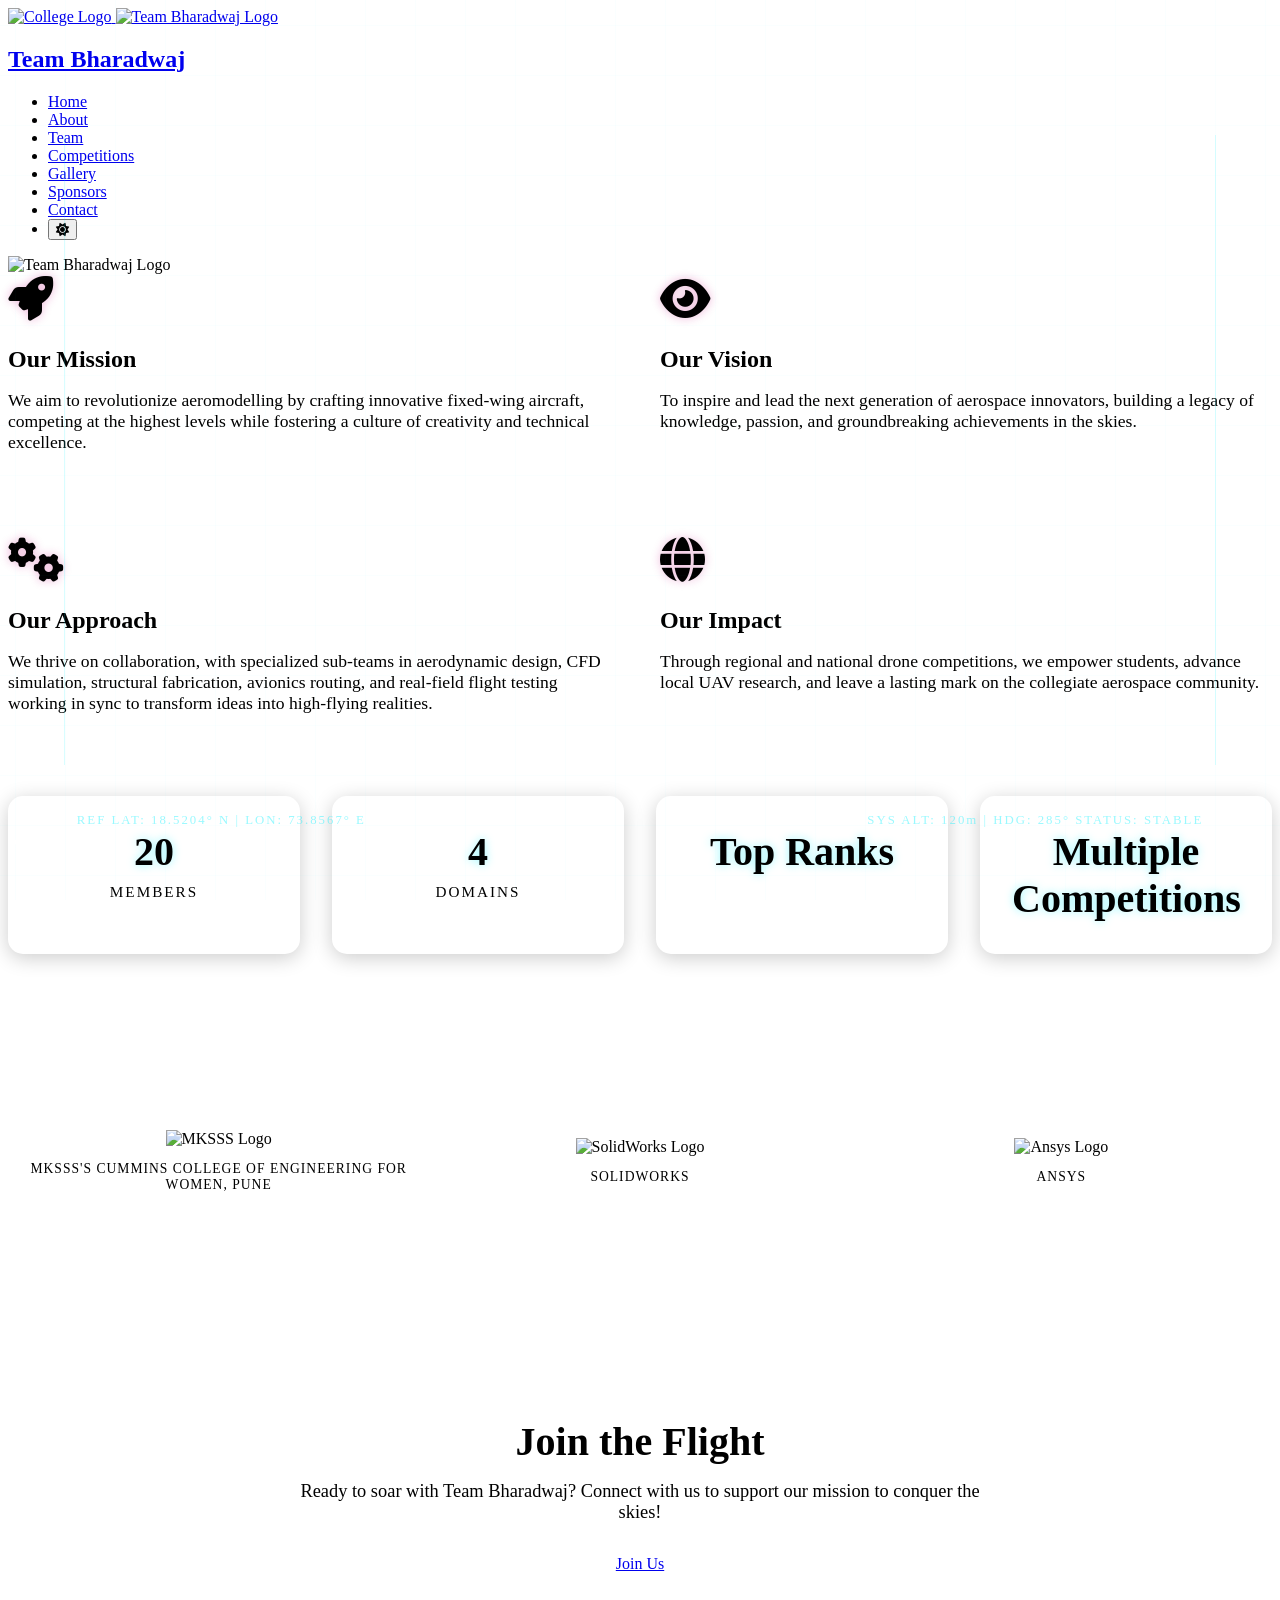
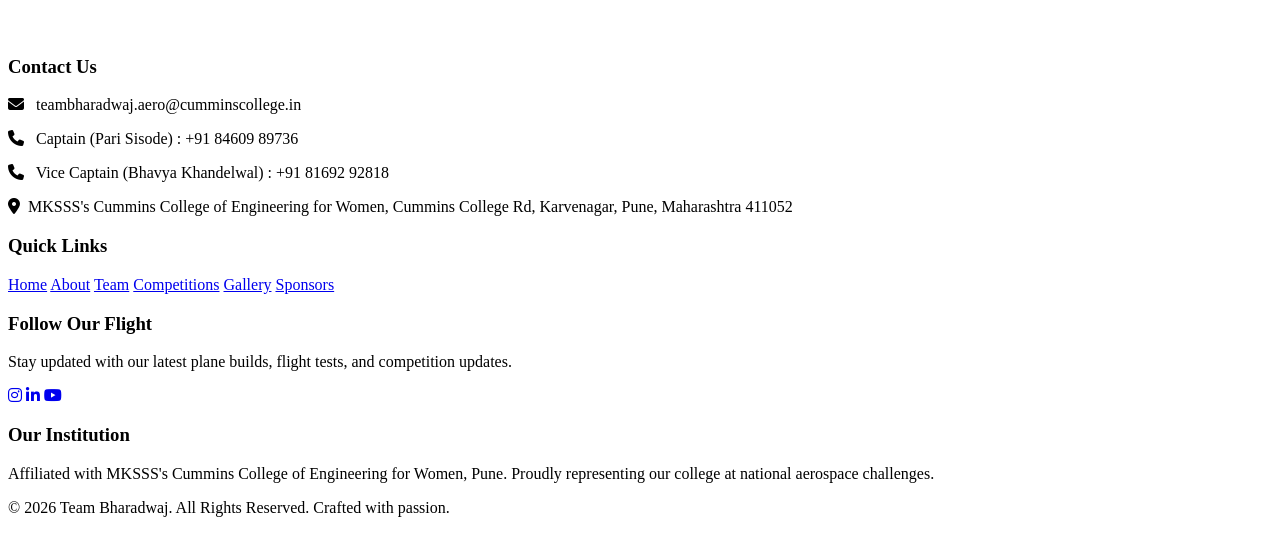
==== index.html @ bbcaee81 "feat: create site shell and navigation" ====
<!DOCTYPE html>
<html lang="en">
<head>
    <script>
        if (localStorage.getItem('theme') === 'light') {
            document.documentElement.classList.add('light-mode');
            document.body.classList.add('light-mode');
        }
    </script>
    <meta charset="UTF-8">
    <meta name="viewport" content="width=device-width, initial-scale=1.0">
    <title>Team Bharadwaj - Official Aeromodelling Team</title>
    
    <!-- Fonts -->
    <link href="https://fonts.googleapis.com/css2?family=Orbitron:wght@400;700&family=Roboto:wght@300;400;700&display=swap" rel="stylesheet">
    
    <!-- Font Awesome -->
    <link rel="stylesheet" href="https://cdnjs.cloudflare.com/ajax/libs/font-awesome/6.5.0/css/all.min.css" integrity="sha512-Avb2QiuDEEvB4bZJYdft2mNjVShBftLdPG8FJ0V7irTLQ8Uo0qcPxh4Plq7G5tGm0rU+1SPhVotteLpBERwTkw==" crossorigin="anonymous" referrerpolicy="no-referrer" />
    
    <!-- Custom Stylesheet -->
    <link rel="stylesheet" href="css/style.css?v=1.2">
    
    <style>
        /* Specific page HUD and plane animations */
        .hero-hud {
            position: absolute;
            top: 0; left: 0; width: 100%; height: 100%;
            pointer-events: none;
            z-index: 1;
            font-family: var(--font-heading);
            color: rgba(0, 240, 255, 0.4);
            font-size: 0.8rem;
            letter-spacing: 2px;
        }
        .hud-line {
            position: absolute;
            background: rgba(0, 240, 255, 0.15);
        }
        .hud-line.vertical-left { top: 15%; left: 5%; width: 1px; height: 70%; }
        .hud-line.vertical-right { top: 15%; right: 5%; width: 1px; height: 70%; }
        .hud-coordinates { position: absolute; bottom: 8%; left: 6%; }
        .hud-altitude { position: absolute; bottom: 8%; right: 6%; text-align: right; }
        
        .hero-grid {
            position: absolute;
            top: 0; left: 0; width: 100%; height: 100%;
            background-image: 
                linear-gradient(rgba(0, 240, 255, 0.03) 1px, transparent 1px),
                linear-gradient(90deg, rgba(0, 240, 255, 0.03) 1px, transparent 1px);
            background-size: 50px 50px;
            background-position: center;
            opacity: 0.6;
            z-index: 0;
        }

        .plane-flight-container {
            position: absolute;
            width: 100%;
            height: 100%;
            overflow: hidden;
            top: 0; left: 0;
            z-index: 2;
            pointer-events: none;
        }

        .svg-plane {
            position: absolute;
            width: 80px;
            height: 80px;
            fill: var(--accent-magenta-glow);
            filter: drop-shadow(0 0 10px var(--accent-magenta));
            transform-origin: center;
            opacity: 0;
            animation: flightPath 12s cubic-bezier(0.25, 1, 0.5, 1) infinite;
        }

        @keyframes flightPath {
            0% {
                left: -100px;
                top: 40%;
                transform: rotate(15deg) scale(0.6);
                opacity: 0;
            }
            10% {
                opacity: 1;
            }
            45% {
                left: 50%;
                top: 20%;
                transform: rotate(-10deg) scale(0.95);
                opacity: 1;
            }
            55% {
                left: 60%;
                top: 22%;
                transform: rotate(5deg) scale(1);
                opacity: 1;
            }
            90% {
                opacity: 1;
            }
            100% {
                left: 110%;
                top: 30%;
                transform: rotate(20deg) scale(0.8);
                opacity: 0;
            }
        }

        /* Stats Grid */
        .stats-bar {
            display: grid;
            grid-template-columns: repeat(auto-fit, minmax(200px, 1fr));
            gap: 2rem;
            margin: 4rem 0;
        }
        .stats-item {
            background: var(--bg-glass);
            border: 1px solid var(--border-glass);
            border-radius: 15px;
            padding: 2rem;
            text-align: center;
            font-family: var(--font-heading);
            font-size: 2.5rem;
            font-weight: 700;
            color: var(--accent-cyan-glow);
            text-shadow: 0 0 10px rgba(0, 240, 255, 0.4);
            box-shadow: 0 4px 20px rgba(0, 0, 0, 0.2);
            transition: all 0.3s ease;
        }
        .stats-item:hover {
            border-color: var(--border-glow);
            transform: translateY(-5px);
            box-shadow: 0 8px 30px rgba(199, 21, 133, 0.2);
        }
        .stats-item span {
            display: block;
            font-size: 0.95rem;
            font-weight: 400;
            color: var(--text-secondary);
            margin-top: 0.5rem;
            text-transform: uppercase;
            letter-spacing: 2px;
            text-shadow: none;
        }

        /* Mission / Approach Layout */
        .mission-vision-wrapper {
            display: grid;
            grid-template-columns: 1fr 1fr;
            gap: 2.5rem;
            margin-bottom: 4rem;
        }
        .section-icon {
            font-size: 2.8rem;
            color: var(--accent-magenta-glow);
            margin-bottom: 1.2rem;
            text-shadow: 0 0 10px rgba(199, 21, 133, 0.3);
        }

        /* Auto scrolling sponsors styling */
        .carousel-sponsors {
            overflow: hidden;
            padding: 2rem 0;
            position: relative;
            background: rgba(255, 255, 255, 0.02);
            border-radius: 16px;
            border: 1px solid var(--border-glass);
            margin-bottom: 5rem;
        }
        .carousel-sponsors-inner {
            display: flex;
            width: 200%;
            animation: marquee 25s linear infinite;
        }
        .carousel-sponsors-inner:hover {
            animation-play-state: paused;
        }
        .sponsor-logo-box {
            width: 16.66%;
            display: flex;
            flex-direction: column;
            align-items: center;
            justify-content: center;
            gap: 0.8rem;
            padding: 1rem;
        }
        .sponsor-logo-box i {
            font-size: 3rem;
            color: var(--text-secondary);
            opacity: 0.6;
            transition: all 0.3s ease;
        }
        .sponsor-logo-box:hover i {
            color: var(--accent-cyan);
            opacity: 1;
            transform: scale(1.1);
            filter: drop-shadow(0 0 8px rgba(0, 240, 255, 0.5));
        }
        .sponsor-logo-box span {
            font-family: var(--font-heading);
            font-size: 0.85rem;
            text-transform: uppercase;
            letter-spacing: 1px;
            color: var(--text-muted);
        }
        @keyframes marquee {
            0% { transform: translateX(0); }
            100% { transform: translateX(-50%); }
        }

        @media(max-width:768px) {
            .mission-vision-wrapper { grid-template-columns: 1fr; }
            .carousel-sponsors-inner { width: 400%; }
            .sponsor-logo-box { width: 25%; }
            @keyframes marquee {
                0% { transform: translateX(0); }
                100% { transform: translateX(-50%); }
            }
        }
    </style>
</head>
<body>
<div id="navbar-container"></div>

<!-- Hero Section -->
<section class="hero">
    <div class="hero-grid"></div>
    <div class="hero-hud">
        <div class="hud-line vertical-left"></div>
        <div class="hud-line vertical-right"></div>
        <div class="hud-coordinates">REF LAT: 18.5204° N | LON: 73.8567° E</div>
        <div class="hud-altitude">SYS ALT: 120m | HDG: 285° STATUS: STABLE</div>
    </div>
    
    <div class="plane-flight-container">
        <!-- SVG Airplane icon drifting across screen -->
        <svg class="svg-plane" viewBox="0 0 24 24">
            <path d="M21 16v-2l-8-5V3.5c0-.83-.67-1.5-1.5-1.5S10 2.67 10 3.5V9l-8 5v2l8-2.5V19l-2 1.5V22l3.5-1 3.5 1v-1.5L13 19v-5.5l8 2.5z"/>
        </svg>
    </div>

    <div class="hero-logo-container">
        <img src="images/logo_blue.png" alt="Team Bharadwaj Logo" class="hero-logo">
    </div>
    
    <a href="#main-content" style="position: absolute; bottom: 5%; color: white; text-decoration: none; font-size: 1.5rem; animation: float 2s infinite; z-index: 5;" aria-label="Scroll Down">
        <i class="fas fa-chevron-down"></i>
    </a>
</section>

<!-- Main Content -->
<div class="content" id="main-content">
    
    <!-- Mission & Vision -->
    <div class="mission-vision-wrapper">
        <div class="glass-card">
            <div class="section-icon"><i class="fas fa-rocket"></i></div>
            <h2 class="glow-text" style="color: var(--accent-magenta-glow); margin-bottom: 1rem;">Our Mission</h2>
            <p style="color: var(--text-secondary); font-size: 1.1rem;">We aim to revolutionize aeromodelling by crafting innovative fixed-wing aircraft, competing at the highest levels while fostering a culture of creativity and technical excellence.</p>
        </div>
        <div class="glass-card">
            <div class="section-icon"><i class="fas fa-eye"></i></div>
            <h2 class="glow-text" style="color: var(--accent-magenta-glow); margin-bottom: 1rem;">Our Vision</h2>
            <p style="color: var(--text-secondary); font-size: 1.1rem;">To inspire and lead the next generation of aerospace innovators, building a legacy of knowledge, passion, and groundbreaking achievements in the skies.</p>
        </div>
    </div>

    <!-- Our Approach & Impact -->
    <div class="mission-vision-wrapper">
        <div class="glass-card">
            <div class="section-icon"><i class="fas fa-cogs"></i></div>
            <h2 class="glow-text" style="color: var(--accent-cyan); margin-bottom: 1rem;">Our Approach</h2>
            <p style="color: var(--text-secondary); font-size: 1.1rem;">We thrive on collaboration, with specialized sub-teams in aerodynamic design, CFD simulation, structural fabrication, avionics routing, and real-field flight testing working in sync to transform ideas into high-flying realities.</p>
        </div>
        <div class="glass-card">
            <div class="section-icon"><i class="fas fa-globe"></i></div>
            <h2 class="glow-text" style="color: var(--accent-cyan); margin-bottom: 1rem;">Our Impact</h2>
            <p style="color: var(--text-secondary); font-size: 1.1rem;">Through regional and national drone competitions, we empower students, advance local UAV research, and leave a lasting mark on the collegiate aerospace community.</p>
        </div>
    </div>

    <!-- Stats Bar -->
    <div class="stats-bar">
        <div class="stats-item">20<span>Members</span></div>
        <div class="stats-item">4<span>Domains</span></div>
        <div class="stats-item">Top Ranks</div>
        <div class="stats-item">Multiple Competitions</div>
    </div>

    <!-- Sponsors Marquee (Autoplay Carousel) -->
    <div style="margin-bottom: 1.5rem; text-align: center;">
        <h2 class="glow-text" style="font-size: 2.2rem; color: white; margin-bottom: 1.5rem;">Our Sponsors</h2>
        <div class="carousel-sponsors">
            <div class="carousel-sponsors-inner">
                <div class="sponsor-logo-box"><img src="images/college_logo.png" alt="MKSSS Logo"><span>MKSSS's Cummins College of Engineering for Women, Pune</span></div>
                <div class="sponsor-logo-box"><img src="images/solidworks_logo.png" alt="SolidWorks Logo"><span>SolidWorks</span></div>
                <div class="sponsor-logo-box"><img src="images/ansys_logo.png" alt="Ansys Logo"><span>Ansys</span></div>
                
                <!-- Repeat for loop smoothness -->
                <div class="sponsor-logo-box"><img src="images/college_logo.png" alt="MKSSS Logo"><span>MKSSS's Cummins College of Engineering for Women, Pune</span></div>
                <div class="sponsor-logo-box"><img src="images/solidworks_logo.png" alt="SolidWorks Logo"><span>SolidWorks</span></div>
                <div class="sponsor-logo-box"><img src="images/ansys_logo.png" alt="Ansys Logo"><span>Ansys</span></div>
            </div>
        </div>
    </div>

    <!-- Call to Action -->
    <div class="glass-card" style="text-align: center; padding: 4rem 2rem;">
        <h2 class="glow-text" style="font-size: 2.5rem; color: var(--accent-magenta-glow); margin-bottom: 1rem;">Join the Flight</h2>
        <p style="max-width: 700px; margin: 0 auto 2rem auto; color: var(--text-secondary); font-size: 1.15rem;">Ready to soar with Team Bharadwaj? Connect with us to support our mission to conquer the skies!</p>
        <a href="#join-us" class="btn-primary cta-button">Join Us</a>
    </div>
</div>

<div id="footer-container"></div>


<script>
    fetch('footer.html?v=1.2')
            .then(response => response.text())
            .then(data => {
                document.getElementById('footer-container').innerHTML = data;
            });
</script>

<script>
    fetch('navbar.html?v=1.2')
            .then(response => response.text())
            .then(data => {
                document.getElementById('navbar-container').innerHTML = data;
            });
</script>
<!-- Shared JavaScript -->
<script src="js/main.js?v=1.2"></script>
</body>
</html>
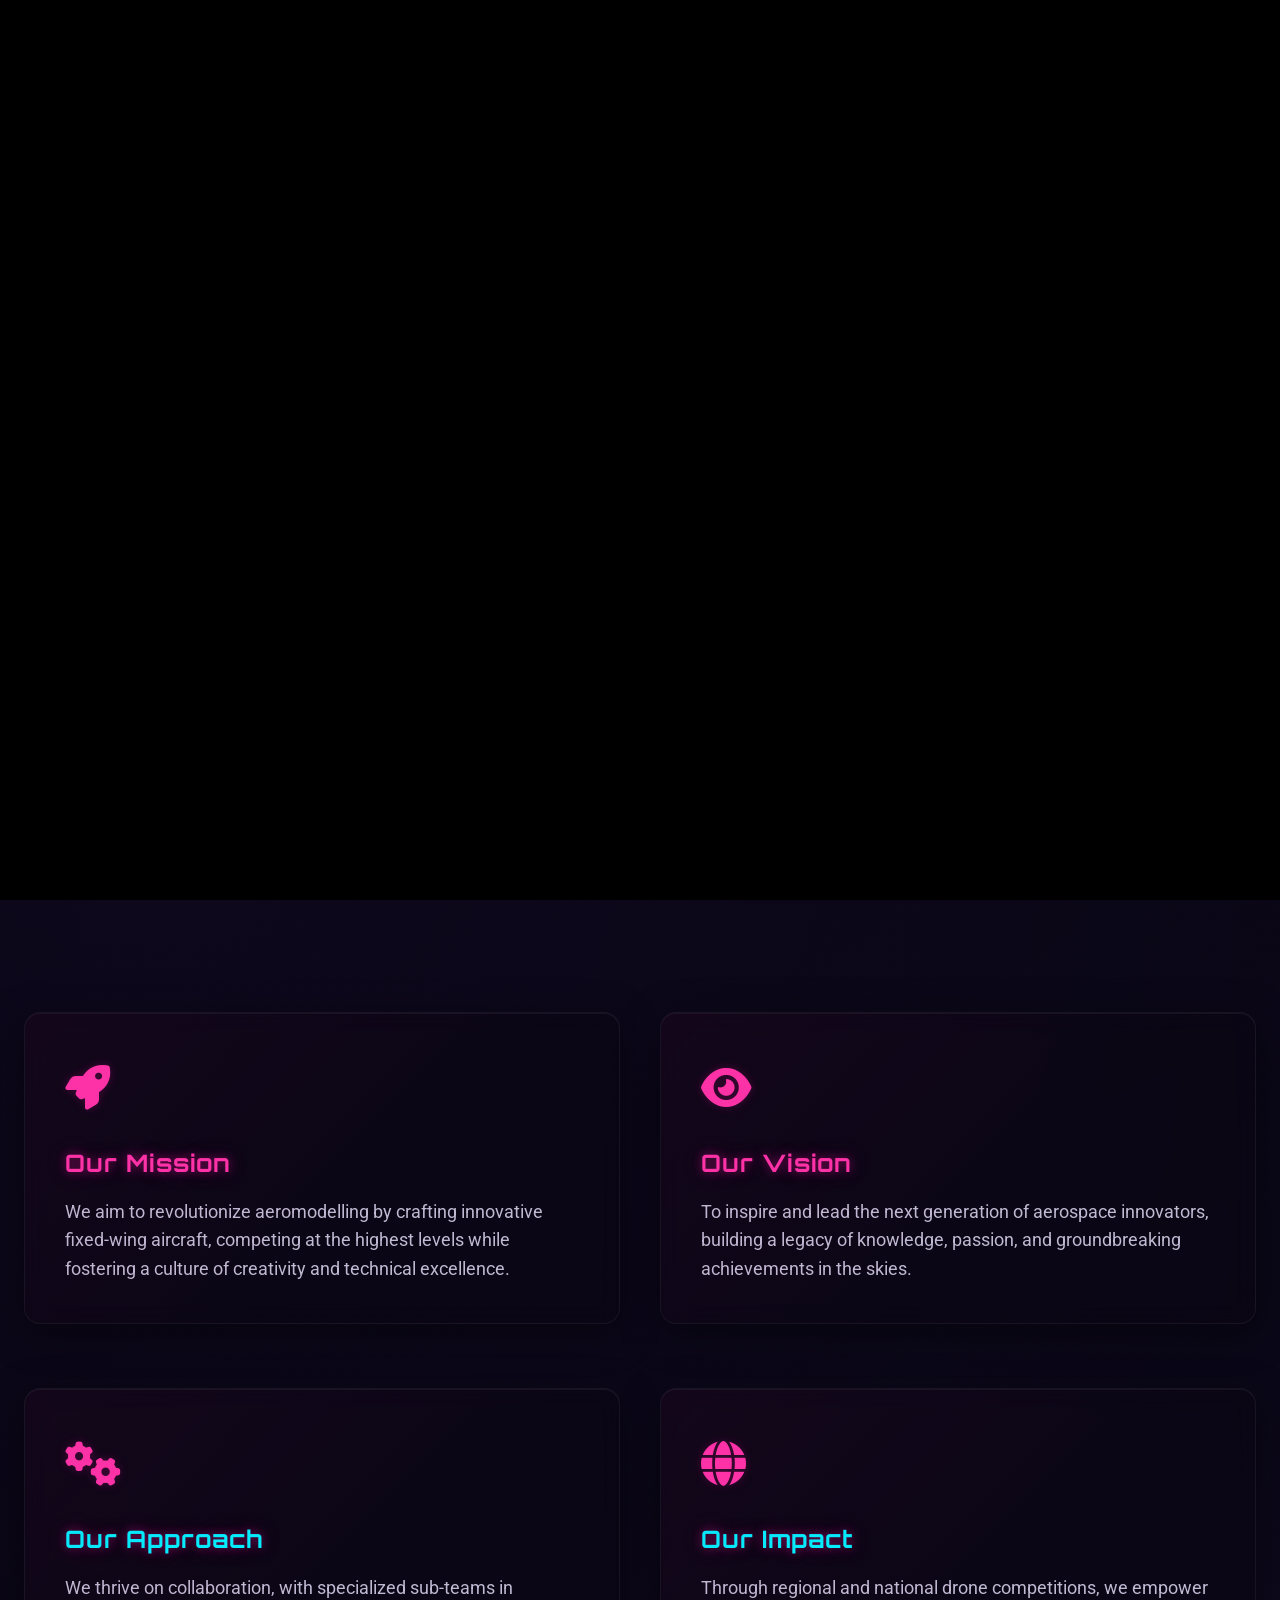
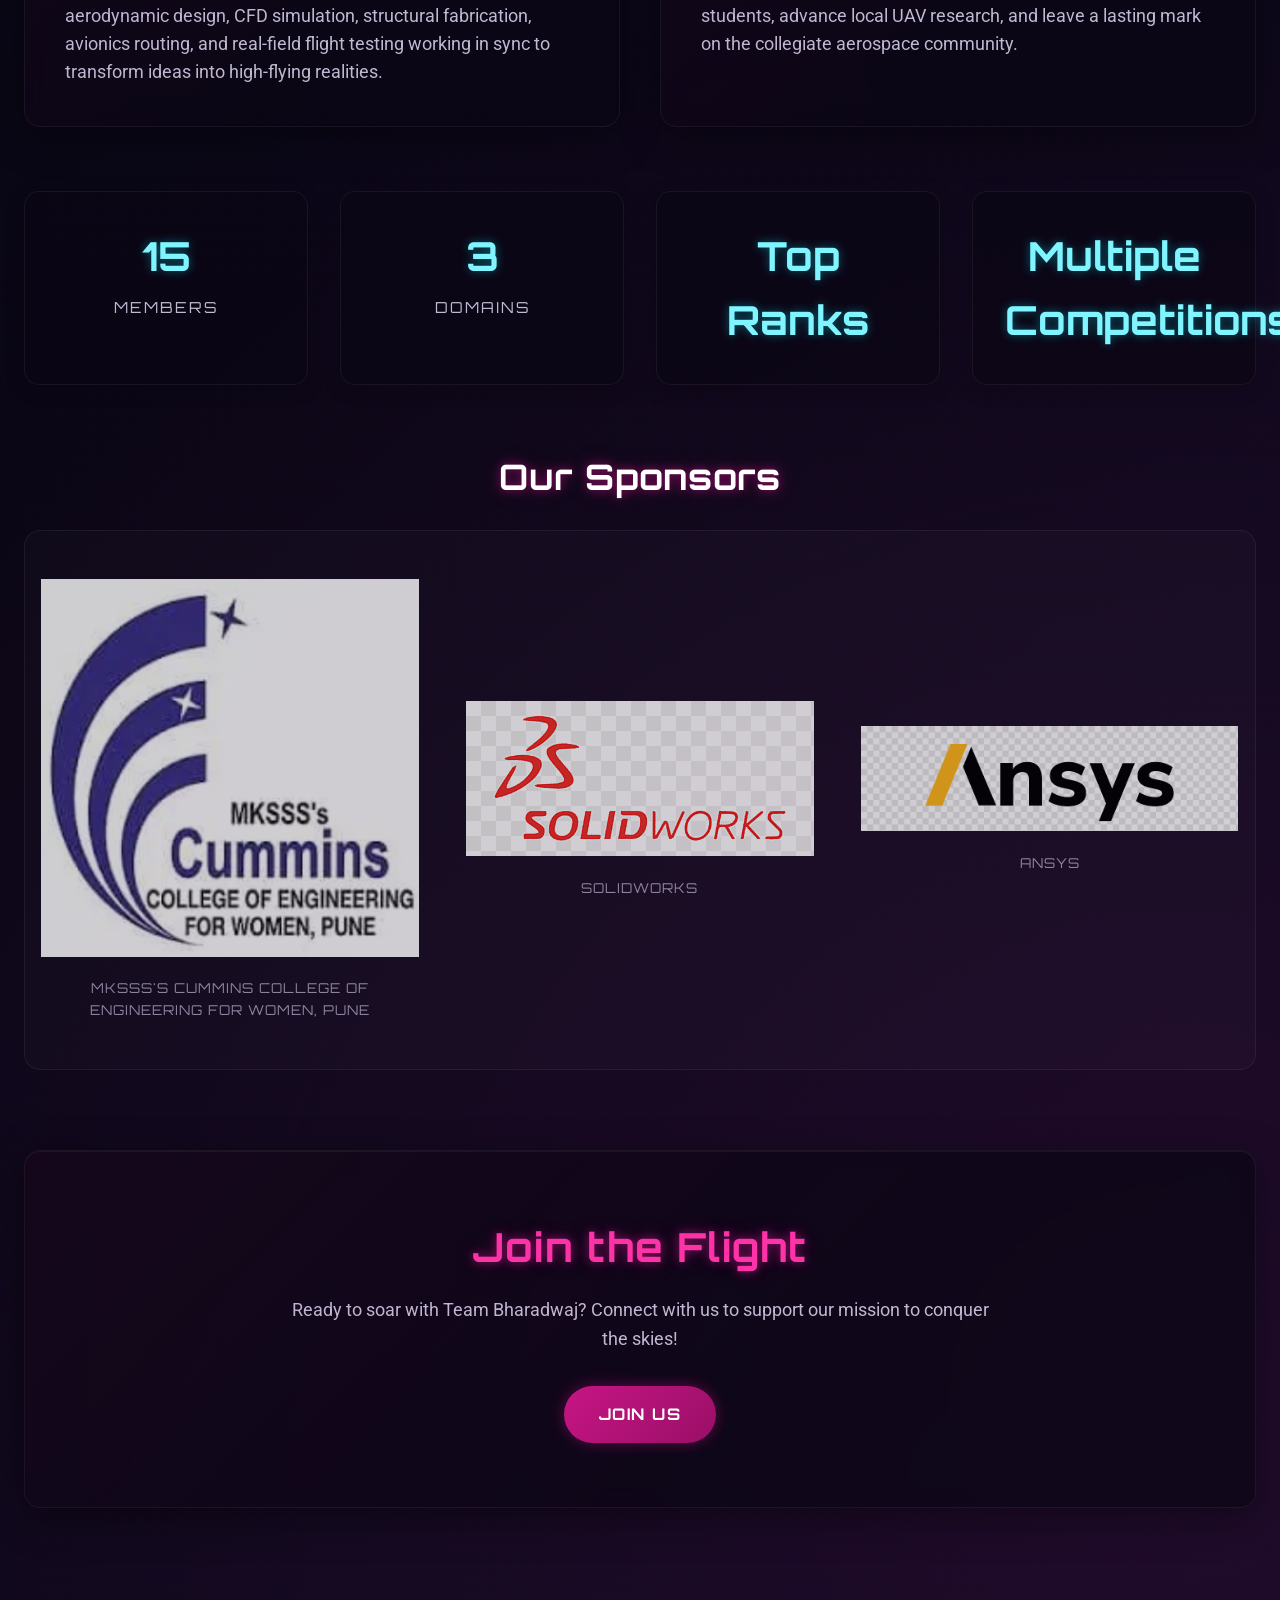
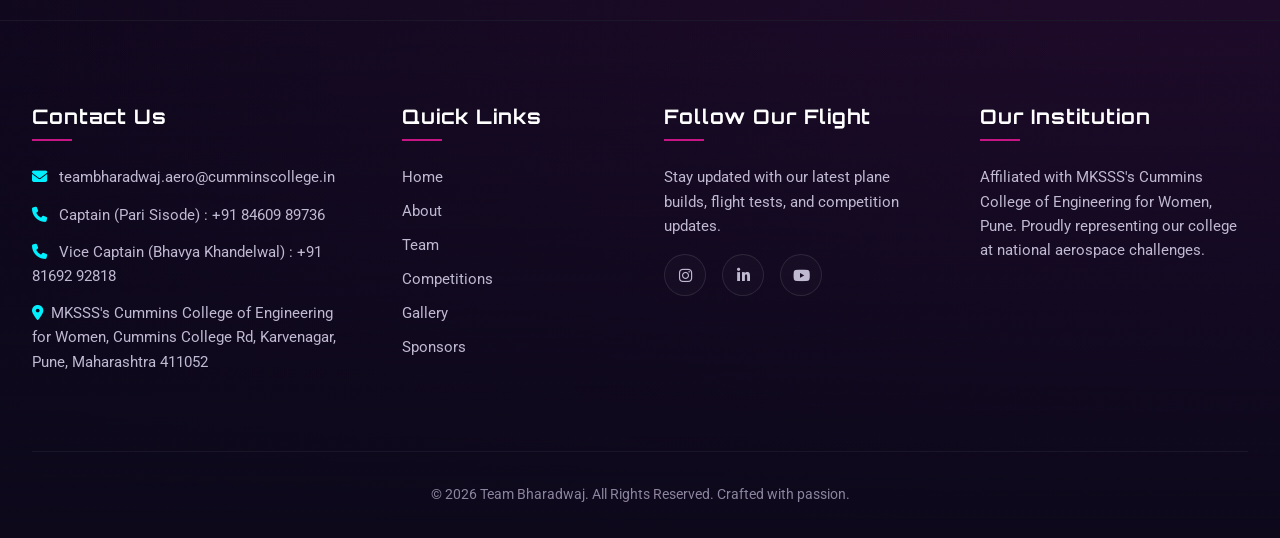
==== commit 1f760c12: "feat: add video preloader" ====
--- a/index.html
+++ b/index.html
@@ -72,6 +72,115 @@
             transform-origin: center;
             opacity: 0;
             animation: flightPath 12s cubic-bezier(0.25, 1, 0.5, 1) infinite;
+        }
+
+        .page-loader {
+            position: fixed;
+            inset: 0;
+            z-index: 5000;
+            display: flex;
+            align-items: center;
+            justify-content: center;
+            background: #05030a;
+            transition: opacity 0.4s ease, visibility 0.4s ease;
+        }
+        .page-loader.loaded {
+            opacity: 0;
+            visibility: hidden;
+            pointer-events: none;
+        }
+        .loader-box {
+            width: min(920px, calc(100% - 4rem));
+            padding: 1.6rem 1.8rem;
+            border-radius: 14px;
+            border: 1px solid rgba(0,240,255,0.08);
+            backdrop-filter: blur(10px);
+            text-align: center;
+            box-shadow: 0 30px 120px rgba(0,0,0,0.6), inset 0 1px 0 rgba(255,255,255,0.02);
+            display: grid;
+            grid-template-columns: 120px 1fr;
+            gap: 1rem;
+            align-items: center;
+        }
+        .loader-plane svg {
+            width: 110px;
+            height: 110px;
+            stroke: var(--accent-cyan);
+            fill: rgba(0,240,255,0.04);
+            stroke-width: 1.5;
+            stroke-linecap: round;
+            stroke-linejoin: round;
+            filter: drop-shadow(0 0 30px rgba(0,240,255,0.45));
+            animation: loader-plane-float 2.4s ease-in-out infinite;
+        }
+        .loader-schematic {
+            margin-top: 0;
+            text-align: left;
+        }
+        .loader-status {
+            color: var(--text-secondary);
+            text-transform: uppercase;
+            letter-spacing: 1.5px;
+            margin-bottom: 0.6rem;
+            font-size: 0.82rem;
+        }
+        .loader-bar {
+            width: 100%;
+            height: 18px;
+            background: linear-gradient(180deg, rgba(0,10,15,0.35), rgba(0,0,0,0.15));
+            border-radius: 12px;
+            overflow: hidden;
+            border: 1px solid rgba(0,240,255,0.06);
+            position: relative;
+            box-shadow: inset 0 0 30px rgba(0,240,255,0.02);
+        }
+        .loader-bar::before {
+            content: "";
+            position: absolute;
+            inset: 0;
+            background-image: linear-gradient(90deg, rgba(255,255,255,0.03) 0 10%, rgba(255,255,255,0) 10%);
+            mix-blend-mode: overlay;
+            pointer-events: none;
+            opacity: 0.6;
+        }
+        .loader-bar span {
+            display: block;
+            position: relative;
+            width: 0;
+            height: 100%;
+            background: linear-gradient(90deg, rgba(0,240,255,0.95), rgba(199,21,133,0.9));
+            box-shadow: 0 0 36px rgba(0,240,255,0.45), inset 0 0 30px rgba(199,21,133,0.08);
+            border-radius: 12px 0 0 12px;
+            overflow: hidden;
+            animation: loader-progress 4s cubic-bezier(.23,.9,.32,1) forwards;
+        }
+        .loader-bar span::after {
+            content: "";
+            position: absolute;
+            right: -30%;
+            top: 0;
+            width: 40%;
+            height: 100%;
+            background: linear-gradient(90deg, rgba(255,255,255,0.18), rgba(255,255,255,0.02));
+            transform: skewX(-18deg);
+            animation: loader-sheen 1.6s linear infinite;
+            pointer-events: none;
+            mix-blend-mode: screen;
+        }
+        @keyframes loader-progress {
+            0% { width: 0; }
+            60% { width: 72%; }
+            85% { width: 92%; }
+            100% { width: 100%; }
+        }
+        @keyframes loader-sheen {
+            0% { right: -40%; opacity: 0.7; }
+            50% { right: 30%; opacity: 0.95; }
+            100% { right: 120%; opacity: 0.0; }
+        }
+        @keyframes loader-plane-float {
+            0%, 100% { transform: translateX(-4px) translateY(0) rotate(-2deg); }
+            50% { transform: translateX(4px) translateY(-6px) rotate(2deg); }
         }
 
         @keyframes flightPath {
@@ -218,10 +327,20 @@
                 100% { transform: translateX(-50%); }
             }
         }
-    </style>
-</head>
-<body>
-<div id="navbar-container"></div>
+            @keyframes loader-plane-float {
+                0%, 100% { transform: translateX(-4px) translateY(0) rotate(-2deg); }
+                50% { transform: translateX(4px) translateY(-6px) rotate(2deg); }
+            }
+        </style>
+    </head>
+    <body>
+        <div id="preloader">
+            <video id="intro-video" autoplay muted playsinline>
+                <source src="images/loading_bar.mp4" type="video/mp4">
+            </video>
+        </div>
+
+        <div id="navbar-container"></div>
 
 <!-- Hero Section -->
 <section class="hero">
@@ -309,7 +428,7 @@
     <div class="glass-card" style="text-align: center; padding: 4rem 2rem;">
         <h2 class="glow-text" style="font-size: 2.5rem; color: var(--accent-magenta-glow); margin-bottom: 1rem;">Join the Flight</h2>
         <p style="max-width: 700px; margin: 0 auto 2rem auto; color: var(--text-secondary); font-size: 1.15rem;">Ready to soar with Team Bharadwaj? Connect with us to support our mission to conquer the skies!</p>
-        <a href="#join-us" class="btn-primary cta-button">Join Us</a>
+        <a href="#contact-us" class="btn-primary">Join Us</a>
     </div>
 </div>
 
@@ -333,5 +452,21 @@
 </script>
 <!-- Shared JavaScript -->
 <script src="js/main.js?v=1.2"></script>
+<script>
+    document.body.classList.add('loading');
+
+    const video = document.getElementById('intro-video');
+    const preloader = document.getElementById('preloader');
+
+    video.addEventListener('ended', () => {
+        preloader.style.opacity = '0';
+        preloader.style.transition = 'opacity 0.8s ease';
+
+        setTimeout(() => {
+            preloader.remove();
+            document.body.classList.remove('loading');
+        }, 800);
+    });
+</script>
 </body>
 </html>
--- a/css/style.css
+++ b/css/style.css
@@ -0,0 +1,812 @@
+/* Global Style System - Team Bharadwaj Official Aeromodelling Website */
+
+:root {
+    --bg-primary: #05030a;
+    --bg-secondary: #0d091b;
+    --bg-glass: rgba(10, 6, 20, 0.7);
+    --bg-glass-heavy: rgba(5, 3, 10, 0.9);
+    --border-glass: rgba(255, 255, 255, 0.06);
+    --border-glow: rgba(199, 21, 133, 0.3);
+    
+    --accent-magenta: #C71585;
+    --accent-magenta-glow: #ff33a8;
+    --accent-cyan: #00f0ff;
+    --accent-cyan-glow: #80f5ff;
+    
+    --text-primary: #ffffff;
+    --text-secondary: #c0b9d2;
+    --text-muted: #8c849e;
+    
+    --font-heading: 'Orbitron', sans-serif;
+    --font-body: 'Roboto', sans-serif;
+    
+    --transition-fast: 0.2s ease;
+    --transition-normal: 0.3s cubic-bezier(0.4, 0, 0.2, 1);
+    --transition-slow: 0.5s cubic-bezier(0.4, 0, 0.2, 1);
+}
+
+/* Base Styles */
+* {
+    margin: 0;
+    padding: 0;
+    box-sizing: border-box;
+}
+
+html {
+    scroll-behavior: smooth;
+    font-size: 16px;
+}
+
+body {
+    font-family: var(--font-body);
+    background-color: var(--bg-primary);
+    background-image: 
+        radial-gradient(circle at 10% 20%, rgba(30, 15, 60, 0.3) 0%, transparent 40%),
+        radial-gradient(circle at 90% 80%, rgba(199, 21, 133, 0.1) 0%, transparent 50%),
+        linear-gradient(135deg, #05030a 0%, #0f0b24 100%);
+    color: var(--text-primary);
+    line-height: 1.6;
+    overflow-x: hidden;
+    min-height: 100vh;
+}
+
+/* Scrollbar */
+::-webkit-scrollbar {
+    width: 8px;
+}
+::-webkit-scrollbar-track {
+    background: var(--bg-primary);
+}
+::-webkit-scrollbar-thumb {
+    background: rgba(199, 21, 133, 0.4);
+    border-radius: 4px;
+    transition: var(--transition-fast);
+}
+::-webkit-scrollbar-thumb:hover {
+    background: var(--accent-magenta);
+}
+
+/* Background  */
+#particles-canvas {
+    position: fixed;
+    top: 0;
+    left: 0;
+    width: 100%;
+    height: 100%;
+    z-index: -1;
+    pointer-events: none;
+}
+
+/* Layout Container */
+.content {
+    max-width: 1300px;
+    margin: 0 auto;
+    padding: 7rem 1.5rem 4rem 1.5rem;
+    position: relative;
+    z-index: 2;
+}
+
+/* Headers & Typography */
+h1, h2, h3, h4, h5, h6 {
+    font-family: var(--font-heading);
+    font-weight: 700;
+    letter-spacing: 1px;
+}
+
+.glow-text {
+    text-shadow: 0 0 10px rgba(199, 21, 133, 0.6), 0 0 20px rgba(199, 21, 133, 0.3);
+}
+
+.cyan-glow {
+    color: var(--accent-cyan);
+    text-shadow: 0 0 10px rgba(0, 240, 255, 0.6), 0 0 20px rgba(0, 240, 255, 0.3);
+}
+
+/* Navbar  */
+.navbar {
+    background-color: rgba(5, 3, 10, 0.75);
+    backdrop-filter: blur(15px);
+    -webkit-backdrop-filter: blur(15px);
+    border-bottom: 1px solid var(--border-glass);
+    padding: 0.8rem 2rem;
+    position: fixed;
+    width: 100%;
+    top: 0;
+    left: 0;
+    z-index: 1000;
+    box-shadow: 0 4px 30px rgba(0, 0, 0, 0.5);
+    display: flex;
+    align-items: center;
+    justify-content: space-between;
+    transition: var(--transition-normal);
+}
+
+.navbar-logo {
+    display: flex;
+    align-items: center;
+    gap: 0.8rem;
+    cursor: pointer;
+    text-decoration: none;
+}
+
+.navbar-logo img {
+    height: 48px;
+    width: auto;
+    filter: drop-shadow(0 0 8px rgba(199, 21, 133, 0.4));
+    transition: var(--transition-normal);
+}
+
+.navbar-logo img:hover {
+    transform: rotate(10deg) scale(1.05);
+}
+
+.navbar-logo h1 {
+    font-size: 1.4rem;
+    color: var(--text-primary);
+    background: linear-gradient(90deg, #fff, var(--text-secondary));
+    -webkit-background-clip: text;
+    -webkit-text-fill-color: transparent;
+}
+
+.navbar ul {
+    list-style: none;
+    display: flex;
+    gap: 2.2rem;
+    align-items: center;
+}
+
+.navbar a {
+    color: var(--text-secondary);
+    text-decoration: none;
+    font-family: var(--font-heading);
+    font-size: 0.95rem;
+    font-weight: 500;
+    text-transform: uppercase;
+    letter-spacing: 1.5px;
+    position: relative;
+    padding: 0.5rem 0;
+    transition: var(--transition-normal);
+}
+
+.navbar a:hover,
+.navbar a.active {
+    color: var(--text-primary);
+    text-shadow: 0 0 8px rgba(199, 21, 133, 0.8);
+}
+
+.navbar a::after {
+    content: '';
+    position: absolute;
+    bottom: 0;
+    left: 50%;
+    width: 0;
+    height: 2px;
+    background: linear-gradient(90deg, var(--accent-magenta), var(--accent-cyan));
+    transition: var(--transition-normal);
+    transform: translateX(-50%);
+}
+
+.navbar a:hover::after,
+.navbar a.active::after {
+    width: 100%;
+}
+
+/* Mobile Nav Toggle */
+.mobile-nav-toggle {
+    display: none;
+    background: none;
+    border: none;
+    color: var(--text-primary);
+    font-size: 1.8rem;
+    cursor: pointer;
+    z-index: 1010;
+    transition: var(--transition-fast);
+}
+
+/* Cards */
+.glass-card {
+    background: var(--bg-glass);
+    backdrop-filter: blur(12px);
+    -webkit-backdrop-filter: blur(12px);
+    border: 1px solid var(--border-glass);
+    border-radius: 16px;
+    padding: 2.5rem;
+    box-shadow: 0 10px 40px rgba(0, 0, 0, 0.4), inset 0 1px 0 rgba(255, 255, 255, 0.05);
+    position: relative;
+    overflow: hidden;
+    transition: var(--transition-normal);
+}
+
+.glass-card::before {
+    content: '';
+    position: absolute;
+    top: 0;
+    left: 0;
+    width: 100%;
+    height: 100%;
+    background: linear-gradient(135deg, rgba(199, 21, 133, 0.05), transparent 60%);
+    pointer-events: none;
+}
+
+.glass-card:hover {
+    border-color: var(--border-glow);
+    box-shadow: 0 12px 50px rgba(199, 21, 133, 0.15), 0 0 20px rgba(0, 240, 255, 0.05);
+    transform: translateY(-5px);
+}
+
+/* Hero Section Base */
+.hero {
+    height: 100vh;
+    display: flex;
+    flex-direction: column;
+    justify-content: center;
+    align-items: center;
+    position: relative;
+    overflow: hidden;
+    padding-top: 5rem;
+}
+
+.hero-logo-container {
+    position: relative;
+    z-index: 3;
+    animation: float 6s ease-in-out infinite;
+}
+
+.hero-logo {
+    max-width: 600px;
+    width: 85%;
+    height: auto;
+    filter: drop-shadow(0 0 30px rgba(0, 240, 255, 0.25)) drop-shadow(0 0 60px rgba(199, 21, 133, 0.15));
+}
+
+@keyframes float {
+    0% { transform: translateY(0px); }
+    50% { transform: translateY(-20px); }
+    100% { transform: translateY(0px); }
+}
+
+/* Buttons */
+.btn-primary {
+    display: inline-block;
+    padding: 1rem 2.2rem;
+    background: linear-gradient(135deg, var(--accent-magenta) 0%, #990f66 100%);
+    color: var(--text-primary);
+    text-decoration: none;
+    font-family: var(--font-heading);
+    font-size: 1rem;
+    font-weight: 700;
+    text-transform: uppercase;
+    letter-spacing: 1.5px;
+    border-radius: 50px;
+    border: none;
+    cursor: pointer;
+    box-shadow: 0 0 15px rgba(199, 21, 133, 0.4);
+    transition: var(--transition-normal);
+}
+
+.btn-primary:hover {
+    background: linear-gradient(135deg, var(--accent-magenta-glow) 0%, var(--accent-magenta) 100%);
+    box-shadow: 0 0 25px rgba(199, 21, 133, 0.8), 0 0 10px rgba(0, 240, 255, 0.3);
+    transform: scale(1.03) translateY(-2px);
+}
+
+.btn-secondary {
+    display: inline-block;
+    padding: 0.9rem 2rem;
+    background: transparent;
+    color: var(--text-primary);
+    text-decoration: none;
+    font-family: var(--font-heading);
+    font-size: 1rem;
+    font-weight: 700;
+    text-transform: uppercase;
+    letter-spacing: 1.5px;
+    border-radius: 50px;
+    border: 2px solid rgba(199, 21, 133, 0.5);
+    cursor: pointer;
+    transition: var(--transition-normal);
+}
+
+.btn-secondary:hover {
+    border-color: var(--accent-magenta-glow);
+    background: rgba(199, 21, 133, 0.1);
+    box-shadow: 0 0 15px rgba(199, 21, 133, 0.3);
+    transform: translateY(-2px);
+}
+
+/* Modals */
+.modal-overlay {
+    position: fixed;
+    top: 0;
+    left: 0;
+    width: 100%;
+    height: 100%;
+    background-color: rgba(5, 3, 10, 0.85);
+    backdrop-filter: blur(8px);
+    -webkit-backdrop-filter: blur(8px);
+    z-index: 2000;
+    display: flex;
+    justify-content: center;
+    align-items: center;
+    opacity: 0;
+    pointer-events: none;
+    transition: opacity 0.4s ease;
+}
+
+.modal-overlay.active {
+    opacity: 1;
+    pointer-events: all;
+}
+
+.modal-container {
+    background: var(--bg-glass-heavy);
+    border: 1px solid var(--border-glow);
+    border-radius: 20px;
+    width: 90%;
+    max-width: 650px;
+    max-height: 85vh;
+    overflow-y: auto;
+    padding: 3rem 2.5rem;
+    position: relative;
+    box-shadow: 0 20px 80px rgba(0, 0, 0, 0.8), 0 0 30px rgba(199, 21, 133, 0.2);
+    transform: scale(0.8) translateY(20px);
+    transition: transform 0.4s cubic-bezier(0.175, 0.885, 0.32, 1.275);
+}
+
+.modal-overlay.active .modal-container {
+    transform: scale(1) translateY(0);
+}
+
+.modal-close {
+    position: absolute;
+    top: 1.2rem;
+    right: 1.2rem;
+    background: none;
+    border: none;
+    color: var(--text-secondary);
+    font-size: 1.6rem;
+    cursor: pointer;
+    transition: var(--transition-fast);
+}
+
+.modal-close:hover {
+    color: var(--accent-magenta-glow);
+    transform: rotate(90deg);
+}
+
+/* Forms */
+.form-group {
+    margin-bottom: 1.5rem;
+    text-align: left;
+}
+
+.form-group label {
+    display: block;
+    font-family: var(--font-heading);
+    font-size: 0.85rem;
+    margin-bottom: 0.5rem;
+    text-transform: uppercase;
+    letter-spacing: 1px;
+    color: var(--text-secondary);
+}
+
+.form-control {
+    width: 100%;
+    padding: 0.9rem 1.2rem;
+    background: rgba(255, 255, 255, 0.03);
+    border: 1px solid rgba(255, 255, 255, 0.1);
+    border-radius: 10px;
+    color: white;
+    font-family: var(--font-body);
+    font-size: 1rem;
+    transition: var(--transition-normal);
+}
+
+.form-control:focus {
+    outline: none;
+    border-color: var(--accent-magenta);
+    background: rgba(199, 21, 133, 0.05);
+    box-shadow: 0 0 10px rgba(199, 21, 133, 0.2);
+}
+
+textarea.form-control {
+    resize: vertical;
+    min-height: 120px;
+}
+
+/* Footer Section */
+.footer {
+    background: linear-gradient(180deg, transparent 0%, var(--bg-secondary) 100%);
+    border-top: 1px solid var(--border-glass);
+    padding: 5rem 2rem 2rem 2rem;
+    position: relative;
+    z-index: 2;
+    margin-top: 3rem;
+}
+
+.footer-content {
+    max-width: 1300px;
+    margin: 0 auto;
+    display: grid;
+    grid-template-columns: 1.2fr 0.8fr 1fr 1fr;
+    gap: 3rem;
+    margin-bottom: 4rem;
+}
+
+.footer-section h3 {
+    font-size: 1.25rem;
+    color: var(--text-primary);
+    margin-bottom: 1.5rem;
+    position: relative;
+    padding-bottom: 0.5rem;
+}
+
+.footer-section h3::after {
+    content: '';
+    position: absolute;
+    bottom: 0;
+    left: 0;
+    width: 40px;
+    height: 2px;
+    background: var(--accent-magenta);
+}
+
+.footer-section p {
+    color: var(--text-secondary);
+    font-size: 0.95rem;
+    margin-bottom: 0.8rem;
+}
+
+.footer-section a {
+    color: var(--text-secondary);
+    text-decoration: none;
+    display: block;
+    margin-bottom: 0.6rem;
+    font-size: 0.95rem;
+    transition: var(--transition-fast);
+}
+
+.footer-section a:hover {
+    color: var(--accent-magenta-glow);
+    padding-left: 5px;
+}
+
+.social-links {
+    display: flex;
+    gap: 1rem;
+    margin-top: 1rem;
+}
+
+.social-btn {
+    display: inline-flex !important;
+    align-items: center !important;
+    justify-content: center !important;
+    width: 42px;
+    height: 42px;
+    border-radius: 50%;
+    border: 1px solid rgba(255, 255, 255, 0.1);
+    color: var(--text-secondary);
+    background: rgba(255, 255, 255, 0.02);
+    font-size: 1.1rem;
+    line-height: 1;
+    text-align: center;
+    transition: var(--transition-normal);
+}
+.social-btn i {
+    margin: 0;
+    padding: 0;
+    line-height: 1;
+    display: inline-block;
+}
+
+.social-btn:hover {
+    border-color: var(--accent-magenta-glow);
+    color: var(--text-primary);
+    background: rgba(199, 21, 133, 0.15);
+    box-shadow: 0 0 12px rgba(199, 21, 133, 0.5);
+    transform: translateY(-3px);
+}
+
+.footer-bottom {
+    max-width: 1300px;
+    margin: 0 auto;
+    border-top: 1px solid rgba(255, 255, 255, 0.05);
+    padding-top: 2rem;
+    text-align: center;
+    color: var(--text-muted);
+    font-size: 0.85rem;
+}
+
+/* Animations */
+.fade-in-scroll {
+    opacity: 0;
+    transform: translateY(30px);
+    transition: opacity 0.8s ease, transform 0.8s ease;
+}
+
+.fade-in-scroll.visible {
+    opacity: 1;
+    transform: translateY(0);
+}
+
+/* Responsive Rules */
+@media (max-width: 1024px) {
+    .footer-content {
+        grid-template-columns: repeat(2, 1fr);
+        gap: 2.5rem;
+    }
+}
+
+@media (max-width: 768px) {
+    html {
+        font-size: 15px;
+    }
+    
+    .mobile-nav-toggle {
+        display: block;
+    }
+    
+    .navbar ul {
+        position: fixed;
+        top: 0;
+        right: -100%;
+        width: 75%;
+        max-width: 320px;
+        height: 100vh;
+        background-color: var(--bg-glass-heavy);
+        backdrop-filter: blur(20px);
+        -webkit-backdrop-filter: blur(20px);
+        border-left: 1px solid var(--border-glass);
+        flex-direction: column;
+        justify-content: center;
+        gap: 2.5rem;
+        transition: var(--transition-slow);
+        box-shadow: -10px 0 30px rgba(0, 0, 0, 0.6);
+        padding: 3rem;
+    }
+    
+    .navbar.mobile-active ul {
+        right: 0;
+    }
+    
+    .content {
+        padding-top: 6rem;
+    }
+    
+    .footer-content {
+        grid-template-columns: 1fr;
+        gap: 2rem;
+    }
+    
+    .hero-logo {
+        max-width: 450px;
+    }
+}
+
+/* Image scaling resets to prevent blown-up layouts */
+img {
+    max-width: 100%;
+    height: auto;
+    display: block;
+}
+
+/* Sponsor logo sizes to make them uniform and normal-sized */
+.sponsor-card img {
+    height: 60px;
+    width: auto;
+    max-width: 100%;
+    object-fit: contain;
+    margin-bottom: 1.5rem;
+    transition: var(--transition-normal);
+}
+.sponsor-card:hover img {
+    transform: scale(1.05);
+}
+
+.sponsor-logo-box img {
+    height: 50px;
+    width: auto;
+    max-width: 100%;
+    object-fit: contain;
+    margin-bottom: 0.5rem;
+    opacity: 0.8;
+    transition: var(--transition-normal);
+}
+.sponsor-logo-box:hover img {
+    opacity: 1;
+    transform: scale(1.05);
+}
+
+/* Theme Toggle Button Styling */
+.theme-toggle-li {
+    display: flex;
+    align-items: center;
+}
+.theme-toggle-btn {
+    background: none;
+    border: none;
+    color: var(--text-secondary);
+    font-size: 1.2rem;
+    cursor: pointer;
+    padding: 0.5rem;
+    display: flex;
+    align-items: center;
+    justify-content: center;
+    transition: var(--transition-normal);
+}
+.theme-toggle-btn:hover {
+    color: var(--accent-cyan);
+    transform: scale(1.15) rotate(15deg);
+    text-shadow: 0 0 8px rgba(0, 240, 255, 0.6);
+}
+
+/* Premium Light Mode styling overrides */
+body.light-mode {
+    --bg-primary: #f5f4f8;
+    --bg-secondary: #e8e6f0;
+    --bg-glass: rgba(255, 255, 255, 0.7);
+    --bg-glass-heavy: rgba(255, 255, 255, 0.95);
+    --border-glass: rgba(5, 3, 10, 0.08);
+    --border-glow: rgba(199, 21, 133, 0.4);
+    
+    --accent-magenta: #C71585;
+    --accent-magenta-glow: #a30f6a;
+    --accent-cyan: #008b99;
+    --accent-cyan-glow: #005a63;
+    
+    --text-primary: #0a0614;
+    --text-secondary: #3b334a;
+    --text-muted: #6b6080;
+    
+    background-color: var(--bg-primary);
+    background-image: 
+        radial-gradient(circle at 10% 20%, rgba(199, 21, 133, 0.05) 0%, transparent 40%),
+        radial-gradient(circle at 90% 80%, rgba(0, 240, 255, 0.05) 0%, transparent 50%),
+        linear-gradient(135deg, #f5f4f8 0%, #e2def0 100%);
+}
+
+body.light-mode [style*="color: white"],
+body.light-mode [style*="color: #fff"],
+body.light-mode [style*="color:#fff"] {
+    color: var(--text-primary) !important;
+}
+
+body.light-mode .navbar-logo h1 {
+    background: linear-gradient(90deg, var(--text-primary), var(--text-secondary));
+    -webkit-background-clip: text;
+    -webkit-text-fill-color: transparent;
+}
+
+body.light-mode .carousel-sponsors {
+    background: rgba(0, 0, 0, 0.02);
+    border-color: rgba(0, 0, 0, 0.08);
+}
+
+body.light-mode .form-control {
+    color: var(--text-primary);
+    background: rgba(0, 0, 0, 0.03);
+    border: 1px solid rgba(0, 0, 0, 0.1);
+}
+
+body.light-mode .form-control:focus {
+    background: rgba(199, 21, 133, 0.05);
+    border-color: var(--accent-magenta);
+}
+
+body.light-mode .theme-toggle-btn:hover {
+    color: var(--accent-magenta);
+    text-shadow: 0 0 8px rgba(199, 21, 133, 0.4);
+}
+
+body.light-mode .mobile-nav-toggle {
+    color: var(--text-primary);
+}
+/* Carousel images */
+.carousel img,
+.timeline-carousel img {
+    width: 100%;
+    max-height: 280px;
+    height: auto;
+    object-fit: cover;
+    display: block;
+}
+
+/* About page carousels */
+.about-card .carousel img {
+    max-height: 280px;
+    height: auto;
+}
+
+/* Sponsor logos */
+.sponsor-card img {
+    width: 140px;
+    height: 140px;
+    object-fit: contain;
+    margin-bottom: 1rem;
+}
+
+/* General content images */
+.content img {
+    max-width: 100%;
+    height: auto;
+}
+
+.gallery-card img,
+.carousel-inner img,
+.team-member img,
+.timeline-carousel img {
+    max-width: 100%;
+    height: auto;
+    display: block;
+}
+
+/* =========================
+   LIGHT MODE - SKY THEME
+   ========================= */
+
+:root.light-mode {
+    --bg-primary: #87ceeb;
+    --bg-secondary: #bfe8ff;
+    --bg-glass: rgba(255,255,255,0.65);
+
+    --text-primary: #12304d;
+    --text-secondary: #2f5677;
+    --text-muted: #547594;
+
+    --accent-cyan: #2a9df4;
+    --accent-magenta: #4b9fff;
+    --accent-magenta-glow: #1976d2;
+
+    --border-glass: rgba(255,255,255,0.55);
+    --border-glow: rgba(42,157,244,0.4);
+}
+
+.light-mode body {
+    background:
+        radial-gradient(circle at 20% 20%, rgba(255,255,255,.9) 0 60px, transparent 65px),
+        radial-gradient(circle at 70% 15%, rgba(255,255,255,.85) 0 80px, transparent 85px),
+        radial-gradient(circle at 90% 40%, rgba(255,255,255,.8) 0 55px, transparent 60px),
+        linear-gradient(180deg,#8fd8ff 0%,#d9f3ff 50%,#f6fbff 100%);
+    background-attachment: fixed;
+}
+
+.light-mode .glass-card,
+.light-mode .team-member,
+.light-mode .sponsor-card,
+.light-mode .timeline-content {
+    background: rgba(255,255,255,0.72);
+    backdrop-filter: blur(16px);
+    border: 1px solid rgba(255,255,255,0.7);
+    box-shadow: 0 10px 30px rgba(0,0,0,0.08);
+}
+
+.light-mode .navbar {
+    background: rgba(255,255,255,0.75);
+    backdrop-filter: blur(20px);
+}
+
+.light-mode .footer {
+    background: rgba(255,255,255,0.7);
+}
+
+/* =========================
+   VIDEO PRELOADER
+   ========================= */
+
+#preloader {
+    position: fixed;
+    inset: 0;
+    z-index: 99999;
+    background: black;
+    overflow: hidden;
+}
+
+#intro-video {
+    width: 100%;
+    height: 100%;
+    object-fit: cover;
+}
+
+body.loading {
+    overflow: hidden;
+}
